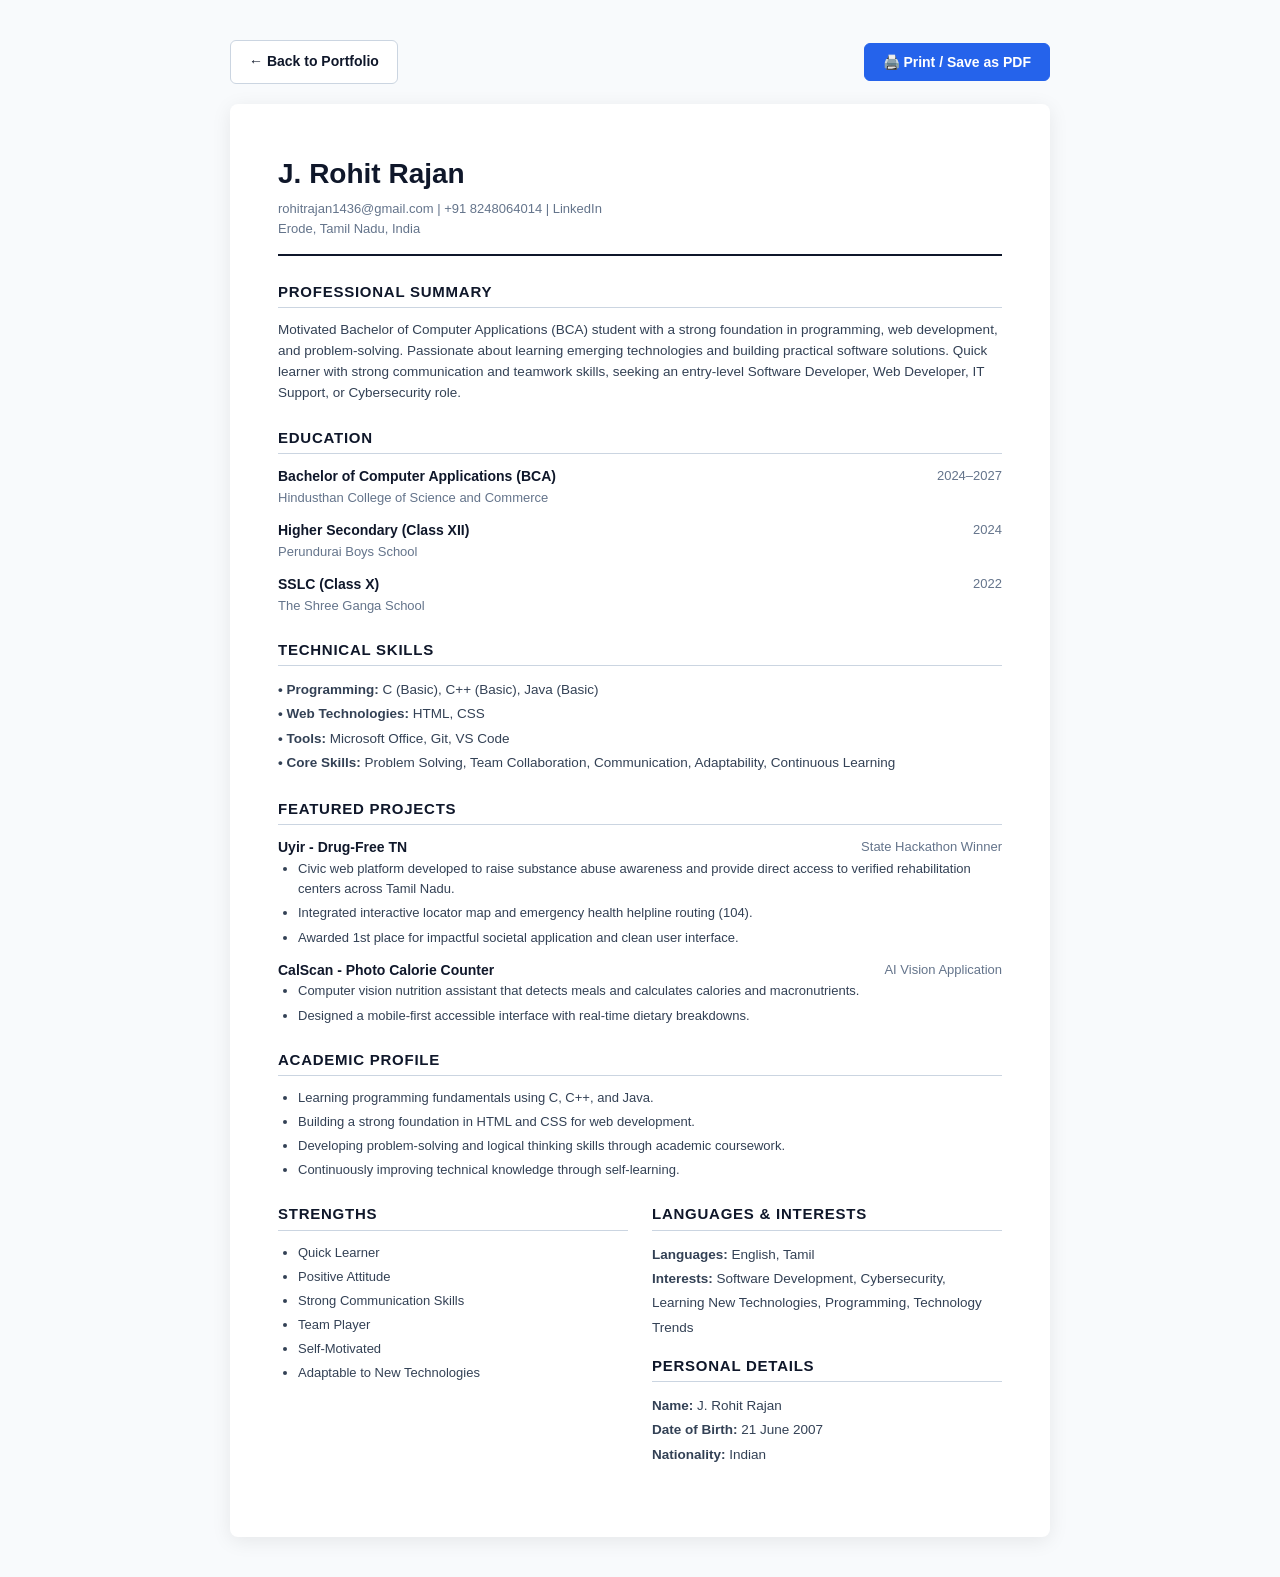
==== resume.html @ 8f617801 "Deploy: J. Rohit Rajan Portfolio" ====
<!DOCTYPE html>
<html lang="en">
<head>
  <meta charset="UTF-8">
  <meta name="viewport" content="width=device-width, initial-scale=1.0">
  <title>J. Rohit Rajan - Resume</title>
  <style>
    :root {
      --primary: #0f172a;
      --accent: #2563eb;
      --text: #334155;
      --text-muted: #64748b;
      --border: #cbd5e1;
    }
    * { box-sizing: border-box; margin: 0; padding: 0; }
    body {
      font-family: -apple-system, BlinkMacSystemFont, 'Segoe UI', Roboto, Helvetica, Arial, sans-serif;
      background: #f8fafc;
      color: var(--primary);
      line-height: 1.55;
      padding: 40px 20px;
    }
    .resume-wrapper {
      max-width: 820px;
      margin: 0 auto;
      background: #ffffff;
      padding: 48px;
      border-radius: 8px;
      box-shadow: 0 4px 20px rgba(0, 0, 0, 0.08);
    }
    .header {
      border-bottom: 2px solid var(--primary);
      padding-bottom: 16px;
      margin-bottom: 24px;
      display: flex;
      justify-content: space-between;
      align-items: flex-end;
    }
    .name { font-size: 28px; font-weight: 800; color: var(--primary); }
    .title { font-size: 14px; font-weight: 600; color: var(--accent); margin-top: 4px; }
    .contact { text-align: right; font-size: 13px; color: var(--text-muted); line-height: 1.5; }
    .contact a { color: inherit; text-decoration: none; }
    .section { margin-bottom: 22px; }
    .section-title {
      font-size: 15px;
      font-weight: 700;
      text-transform: uppercase;
      letter-spacing: 0.05em;
      border-bottom: 1px solid var(--border);
      padding-bottom: 4px;
      margin-bottom: 12px;
      color: var(--primary);
    }
    p { font-size: 13.5px; color: var(--text); }
    .entry { margin-bottom: 12px; }
    .entry-header { display: flex; justify-content: space-between; font-weight: 700; font-size: 14px; }
    .entry-date { font-weight: 500; font-size: 13px; color: var(--text-muted); }
    .entry-sub { font-size: 13px; color: var(--text-muted); margin-bottom: 4px; }
    ul { padding-left: 20px; font-size: 13px; color: var(--text); }
    li { margin-bottom: 4px; }
    .skills-grid { font-size: 13.5px; line-height: 1.8; color: var(--text); }
    .grid-2 { display: grid; grid-template-columns: 1fr 1fr; gap: 24px; }
    .action-bar {
      max-width: 820px;
      margin: 0 auto 20px;
      display: flex;
      justify-content: space-between;
      align-items: center;
    }
    .btn {
      display: inline-flex;
      align-items: center;
      gap: 8px;
      padding: 10px 18px;
      font-size: 14px;
      font-weight: 600;
      border-radius: 6px;
      border: 1px solid var(--border);
      background: #ffffff;
      color: var(--primary);
      cursor: pointer;
      text-decoration: none;
    }
    .btn-primary { background: var(--accent); color: #fff; border-color: var(--accent); }
    .btn:hover { filter: brightness(0.95); }

    @media print {
      body { background: #fff; padding: 0; }
      .resume-wrapper { box-shadow: none; padding: 0; margin: 0; max-width: 100%; }
      .action-bar { display: none !important; }
      @page { margin: 1.2cm; size: A4 portrait; }
    }
  </style>
</head>
<body>

  <div class="action-bar">
    <a href="index.html" class="btn">← Back to Portfolio</a>
    <button onclick="window.print()" class="btn btn-primary">🖨️ Print / Save as PDF</button>
  </div>

  <div class="resume-wrapper">
    <header class="header">
      <div>
        <h1 class="name">J. Rohit Rajan</h1>
        <div class="contact" style="text-align: left; margin-top: 4px;">
          <a href="mailto:rohitrajan1436@gmail.com">rohitrajan1436@gmail.com</a> | +91 8248064014 | <a href="https://linkedin.com/in/rohitrajan" target="_blank">LinkedIn</a><br>
          Erode, Tamil Nadu, India
        </div>
      </div>
    </header>

    <section class="section">
      <h2 class="section-title">Professional Summary</h2>
      <p>
        Motivated Bachelor of Computer Applications (BCA) student with a strong foundation in programming, web development, and problem-solving. Passionate about learning emerging technologies and building practical software solutions. Quick learner with strong communication and teamwork skills, seeking an entry-level Software Developer, Web Developer, IT Support, or Cybersecurity role.
      </p>
    </section>

    <section class="section">
      <h2 class="section-title">Education</h2>
      <div class="entry">
        <div class="entry-header">
          <span>Bachelor of Computer Applications (BCA)</span>
          <span class="entry-date">2024–2027</span>
        </div>
        <div class="entry-sub">Hindusthan College of Science and Commerce</div>
      </div>

      <div class="entry">
        <div class="entry-header">
          <span>Higher Secondary (Class XII)</span>
          <span class="entry-date">2024</span>
        </div>
        <div class="entry-sub">Perundurai Boys School</div>
      </div>

      <div class="entry">
        <div class="entry-header">
          <span>SSLC (Class X)</span>
          <span class="entry-date">2022</span>
        </div>
        <div class="entry-sub">The Shree Ganga School</div>
      </div>
    </section>

    <section class="section">
      <h2 class="section-title">Technical Skills</h2>
      <div class="skills-grid">
        <div><strong>• Programming:</strong> C (Basic), C++ (Basic), Java (Basic)</div>
        <div><strong>• Web Technologies:</strong> HTML, CSS</div>
        <div><strong>• Tools:</strong> Microsoft Office, Git, VS Code</div>
        <div><strong>• Core Skills:</strong> Problem Solving, Team Collaboration, Communication, Adaptability, Continuous Learning</div>
      </div>
    </section>

    <section class="section">
      <h2 class="section-title">Featured Projects</h2>
      <div class="entry">
        <div class="entry-header">
          <span>Uyir - Drug-Free TN</span>
          <span class="entry-date">State Hackathon Winner</span>
        </div>
        <ul>
          <li>Civic web platform developed to raise substance abuse awareness and provide direct access to verified rehabilitation centers across Tamil Nadu.</li>
          <li>Integrated interactive locator map and emergency health helpline routing (104).</li>
          <li>Awarded 1st place for impactful societal application and clean user interface.</li>
        </ul>
      </div>

      <div class="entry">
        <div class="entry-header">
          <span>CalScan - Photo Calorie Counter</span>
          <span class="entry-date">AI Vision Application</span>
        </div>
        <ul>
          <li>Computer vision nutrition assistant that detects meals and calculates calories and macronutrients.</li>
          <li>Designed a mobile-first accessible interface with real-time dietary breakdowns.</li>
        </ul>
      </div>
    </section>

    <section class="section">
      <h2 class="section-title">Academic Profile</h2>
      <ul>
        <li>Learning programming fundamentals using C, C++, and Java.</li>
        <li>Building a strong foundation in HTML and CSS for web development.</li>
        <li>Developing problem-solving and logical thinking skills through academic coursework.</li>
        <li>Continuously improving technical knowledge through self-learning.</li>
      </ul>
    </section>

    <div class="grid-2 section">
      <div>
        <h2 class="section-title">Strengths</h2>
        <ul>
          <li>Quick Learner</li>
          <li>Positive Attitude</li>
          <li>Strong Communication Skills</li>
          <li>Team Player</li>
          <li>Self-Motivated</li>
          <li>Adaptable to New Technologies</li>
        </ul>
      </div>

      <div>
        <h2 class="section-title">Languages & Interests</h2>
        <div style="font-size: 13.5px; line-height: 1.8; color: var(--text);">
          <div><strong>Languages:</strong> English, Tamil</div>
          <div><strong>Interests:</strong> Software Development, Cybersecurity, Learning New Technologies, Programming, Technology Trends</div>
        </div>

        <h2 class="section-title" style="margin-top: 14px;">Personal Details</h2>
        <div style="font-size: 13.5px; line-height: 1.8; color: var(--text);">
          <div><strong>Name:</strong> J. Rohit Rajan</div>
          <div><strong>Date of Birth:</strong> 21 June 2007</div>
          <div><strong>Nationality:</strong> Indian</div>
        </div>
      </div>
    </div>
  </div>

</body>
</html>
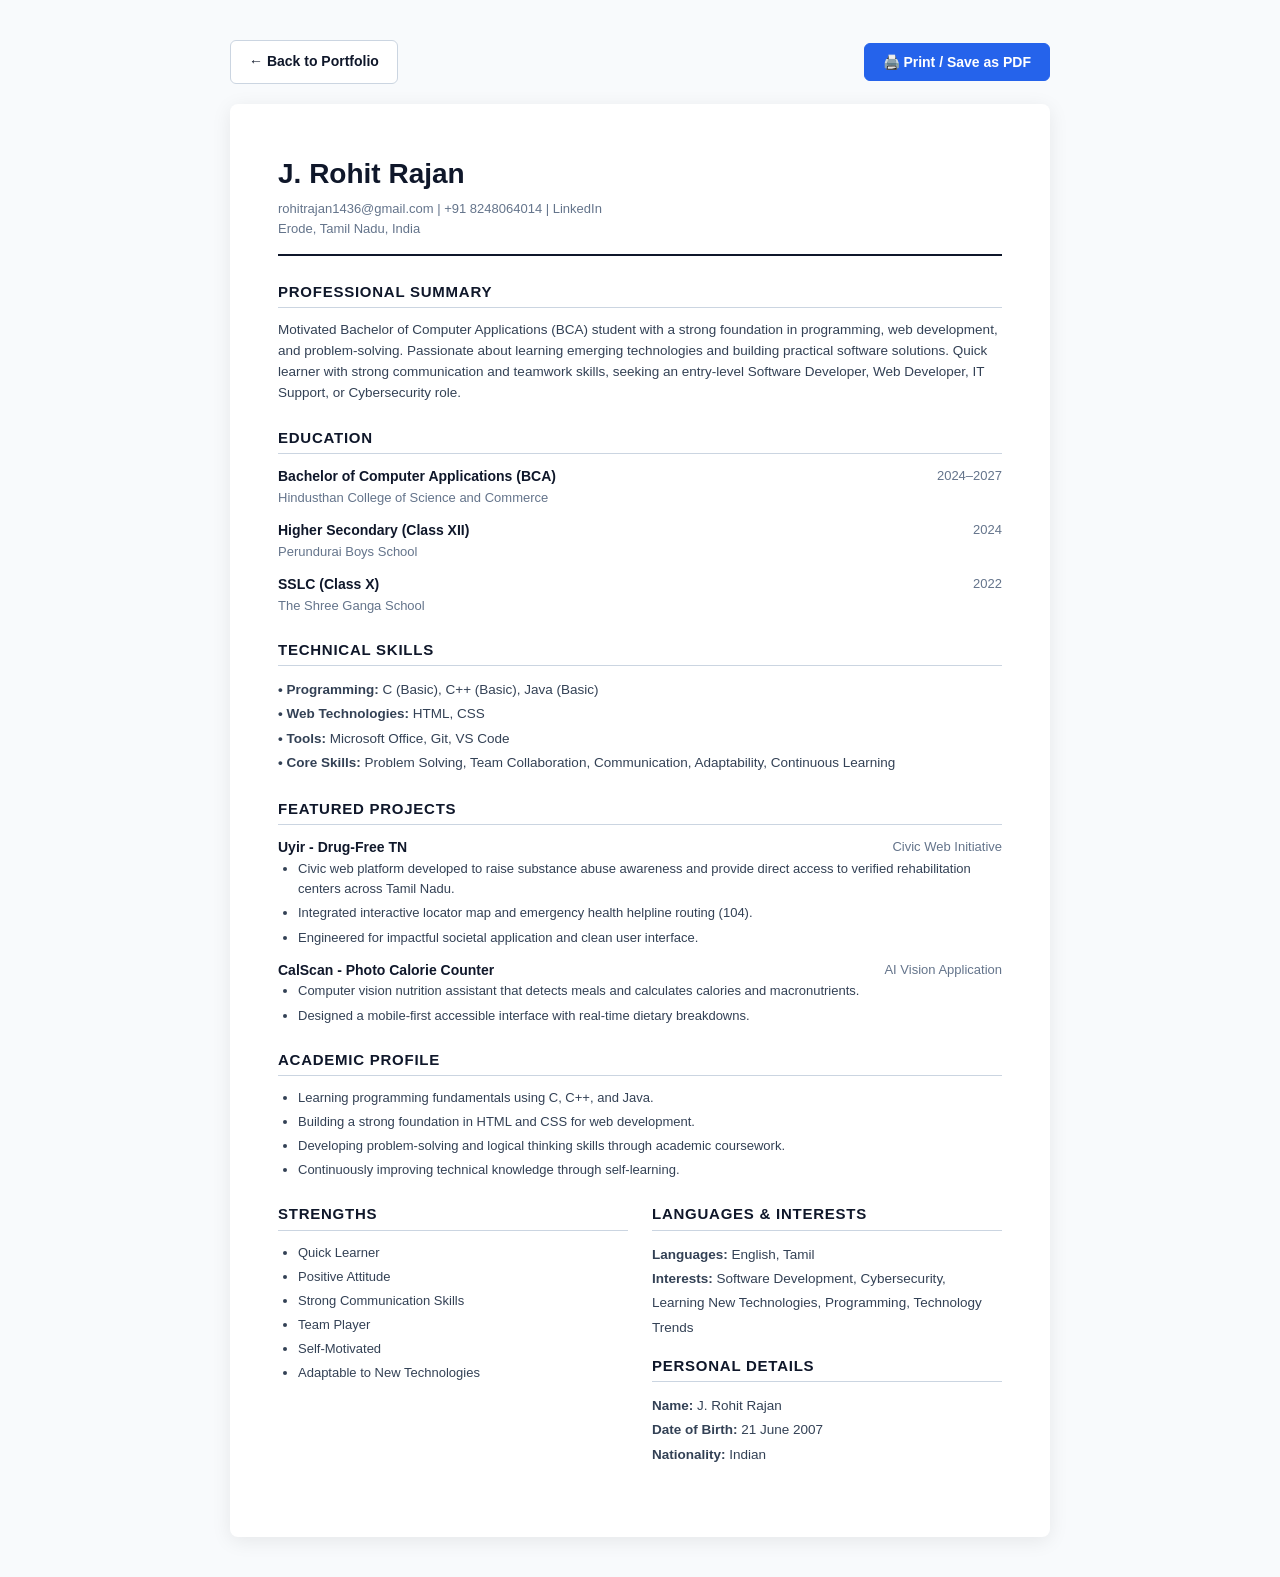
==== commit 3fdc3d43: "Remove state level winner and hackathon winner claims" ====
--- a/resume.html
+++ b/resume.html
@@ -159,12 +159,12 @@
       <div class="entry">
         <div class="entry-header">
           <span>Uyir - Drug-Free TN</span>
-          <span class="entry-date">State Hackathon Winner</span>
+          <span class="entry-date">Civic Web Initiative</span>
         </div>
         <ul>
           <li>Civic web platform developed to raise substance abuse awareness and provide direct access to verified rehabilitation centers across Tamil Nadu.</li>
           <li>Integrated interactive locator map and emergency health helpline routing (104).</li>
-          <li>Awarded 1st place for impactful societal application and clean user interface.</li>
+          <li>Engineered for impactful societal application and clean user interface.</li>
         </ul>
       </div>
 
